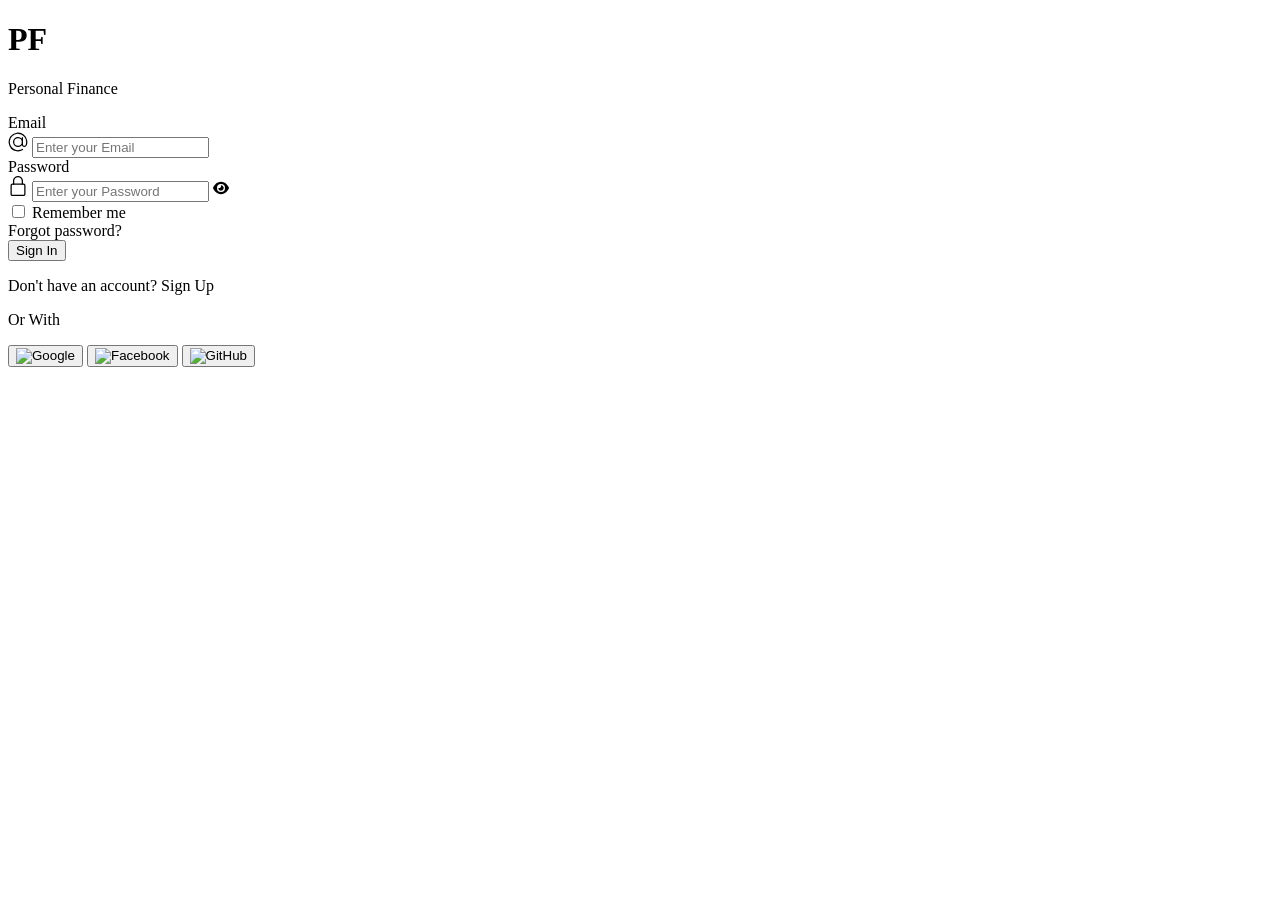
==== index.html @ d770d2d7 "Update index.html with new social icons" ====
<!doctype html>
<html lang="en">

<head>
    <meta charset="utf-8">
    <meta name="viewport" content="width=device-width, initial-scale=1">
    <title>Personal Finance Tracker</title>
    <link rel="stylesheet" href="style.css">

    <link rel="preconnect" href="https://fonts.googleapis.com">
    <link rel="preconnect" href="https://fonts.gstatic.com" crossorigin>
    <link
        href="https://fonts.googleapis.com/css2?family=Montserrat:wght@800;900&family=Roboto+Mono:wght@400;500;600&display=swap"
        rel="stylesheet">
</head>

<body>

    <div class="main_container">

        <div class="PF_container">
            <h1 class="PF_logo">PF</h1>
            <p class="brand_full_name">Personal Finance</p>
        </div>

        <form class="login_form">
            <div class="flex-column">
                <label>Email</label>
            </div>
            <div class="inputForm">
                <svg height="20" viewBox="0 0 32 32" width="20" xmlns="http://www.w3.org/2000/svg">
                    <g id="Layer_3" data-name="Layer 3">
                        <path
                            d="m30.853 13.87a15 15 0 0 0 -29.729 4.082 15.1 15.1 0 0 0 12.876 12.918 15.6 15.6 0 0 0 2.016.13 14.85 14.85 0 0 0 7.715-2.145 1 1 0 1 0 -1.031-1.711 13.007 13.007 0 1 1 5.458-6.529 2.149 2.149 0 0 1 -4.158-.759v-10.856a1 1 0 0 0 -2 0v1.726a8 8 0 1 0 .2 10.325 4.135 4.135 0 0 0 7.83.274 15.2 15.2 0 0 0 .823-7.455zm-14.853 8.13a6 6 0 1 1 6-6 6.006 6.006 0 0 1 -6 6z">
                        </path>
                    </g>
                </svg>
                <input type="text" class="input" placeholder="Enter your Email">
            </div>

            <div class="flex-column">
                <label>Password</label>
            </div>
            <div class="inputForm">
                <svg height="20" viewBox="-64 0 512 512" width="20" xmlns="http://www.w3.org/2000/svg">
                    <path
                        d="m336 512h-288c-26.453125 0-48-21.523438-48-48v-224c0-26.476562 21.546875-48 48-48h288c26.453125 0 48 21.523438 48 48v224c0 26.476562-21.546875 48-48 48zm-288-288c-8.8125 0-16 7.167969-16 16v224c0 8.832031 7.1875 16 16 16h288c8.8125 0 16-7.167969 16-16v-224c0-8.832031-7.1875-16-16-16zm0 0">
                    </path>
                    <path
                        d="m304 224c-8.832031 0-16-7.167969-16-16v-80c0-52.929688-43.070312-96-96-96s-96 43.070312-96 96v80c0 8.832031-7.167969 16-16 16s-16-7.167969-16-16v-80c0-70.59375 57.40625-128 128-128s128 57.40625 128 128v80c0 8.832031-7.167969 16-16 16zm0 0">
                    </path>
                </svg>
                <input type="password" class="input" placeholder="Enter your Password">
                <svg viewBox="0 0 576 512" height="1em" width="1em" xmlns="http://www.w3.org/2000/svg">
                    <path
                        d="M288 32c-80.8 0-145.5 36.8-192.6 80.6C48.6 156 17.3 208 2.5 243.7c-3.3 7.9-3.3 16.7 0 24.6C17.3 304 48.6 356 95.4 399.4C142.5 443.2 207.2 480 288 480s145.5-36.8 192.6-80.6c46.8-43.5 78.1-95.4 93-131.1c3.3-7.9 3.3-16.7 0-24.6c-14.9-35.7-46.2-87.7-93-131.1C433.5 68.8 368.8 32 288 32zM144 256a144 144 0 1 1 288 0 144 144 0 1 1 -288 0zm144-64c0 35.3-28.7 64-64 64c-7.1 0-13.9-1.2-20.3-3.3c-5.5-1.8-11.9 1.6-11.7 7.4c.3 6.9 1.3 13.8 3.2 20.7c13.7 51.2 66.4 81.6 117.6 67.9s81.6-66.4 67.9-117.6c-11.1-41.5-47.8-69.4-88.6-71.1c-5.8-.2-9.2 6.1-7.4 11.7c2.1 6.4 3.3 13.2 3.3 20.3z">
                    </path>
                </svg>
            </div>

            <div class="flex-row">
                <div>
                    <input type="checkbox">
                    <label>Remember me</label>
                </div>
                <span class="span">Forgot password?</span>
            </div>

            <button class="button-submit">Sign In</button>

            <p class="p">Don't have an account? <span class="span">Sign Up</span></p>

            <p class="p line">Or With</p>

            <div class="social-icons-row">
                <button type="button" class="btn-icon" title="Google">
                    <img src="https://www.svgrepo.com/show/475656/google-color.svg" alt="Google">
                </button>
                
                <button type="button" class="btn-icon" title="Facebook">
                    <img src="https://www.svgrepo.com/show/475647/facebook-color.svg" alt="Facebook">
                </button>

                <button type="button" class="btn-icon" title="GitHub">
                    <img src="https://www.svgrepo.com/show/512317/github-142.svg" alt="GitHub">
                </button>
            </div>
        </form>

    </div>

</body>

</html>
---- style.css ----
/* CSS Styles */
/* CSS Styles */
/* CSS Styles */
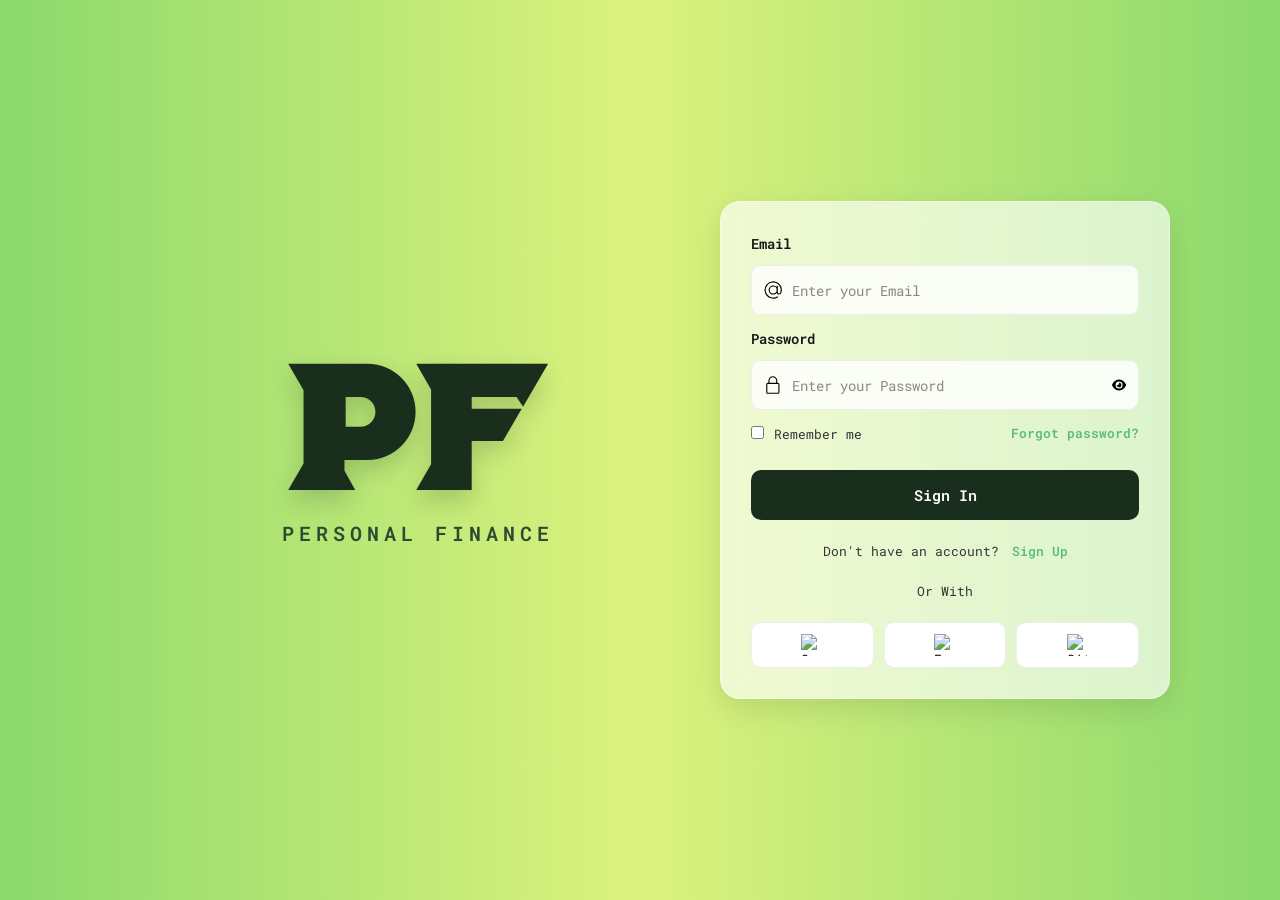
==== commit 8fda399b: "login area  without back-end" ====
--- a/index.html
+++ b/index.html
@@ -15,7 +15,7 @@
 </head>
 
 <body>
-
+    <script src="script.js"></script>
     <div class="main_container">
 
         <div class="PF_container">
@@ -76,7 +76,7 @@
                 <button type="button" class="btn-icon" title="Google">
                     <img src="https://www.svgrepo.com/show/475656/google-color.svg" alt="Google">
                 </button>
-                
+
                 <button type="button" class="btn-icon" title="Facebook">
                     <img src="https://www.svgrepo.com/show/475647/facebook-color.svg" alt="Facebook">
                 </button>
--- a/style.css
+++ b/style.css
@@ -1,3 +1,289 @@
-/* CSS Styles */
-/* CSS Styles */
-/* CSS Styles */
+* {
+    box-sizing: border-box;
+    margin: 0;
+    padding: 0;
+}
+
+body,
+input,
+button,
+label,
+span,
+p,
+a {
+    font-family: 'Roboto Mono', monospace;
+}
+
+body {
+    min-height: 100vh;
+    margin: 0;
+    display: flex;
+    justify-content: center;
+    align-items: center;
+    background: #8BD96C;
+    background: linear-gradient(90deg, rgba(139, 217, 108, 1) 0%, rgba(221, 242, 126, 1) 50%, rgba(139, 217, 108, 1) 100%);
+    overflow: hidden;
+}
+
+.main_container {
+    display: flex;
+    justify-content: space-between;
+    align-items: center;
+    width: 100%;
+    max-width: 1100px;
+    padding: 20px;
+}
+
+.PF_container {
+    flex: 1;
+    display: flex;
+    flex-direction: column;
+    align-items: center;
+    justify-content: center;
+    text-align: center;
+    animation: shiftLeft 2s ease-in-out 0.4s forwards;
+}
+
+.PF_logo {
+    font-family: 'Isometra', sans-serif;
+    font-size: 150px;
+    font-weight: 900;
+    line-height: 1;
+    color: #1a2e1d;
+    margin: 0;
+    text-shadow: 0 10px 25px rgba(26, 46, 29, 0.2);
+}
+
+.brand_full_name {
+    font-size: 20px;
+    font-weight: 600;
+    color: #2d4a32;
+    letter-spacing: 5px;
+    text-transform: uppercase;
+    margin-top: 15px;
+    margin-right: -5px;
+    opacity: 0;
+    animation: fadeInText 2.7s ease-in-out 1s forwards;
+}
+
+/* ========================================================= */
+/* LOGIN CARD                                                */
+/* ========================================================= */
+
+.login_form {
+    max-width: 450px;
+    width: 100%;
+    padding: 30px;
+    display: flex;
+    flex-direction: column;
+    gap: 12px;
+    font-family: 'Roboto Mono', monospace;
+
+    /* Полупрозрачный стеклянный фон */
+    background: rgba(255, 255, 255, 0.65);
+    backdrop-filter: blur(12px);
+    -webkit-backdrop-filter: blur(12px);
+
+    border: 1px solid rgba(255, 255, 255, 0.4);
+    border-radius: 20px;
+    box-shadow: 0 10px 30px rgba(0, 0, 0, 0.1);
+
+    opacity: 0;
+    transform: translateX(50px);
+    animation: slideInForm 2s ease-in-out 1s forwards;
+}
+
+.login_form * {
+    font-family: 'Roboto Mono', monospace;
+}
+
+::placeholder {
+    font-family: 'Roboto Mono', monospace;
+    color: #888;
+}
+
+.flex-column>label {
+    color: #151717;
+    font-weight: 600;
+    font-size: 14px;
+}
+
+.inputForm {
+    border: 1.5px solid #ecedec;
+    border-radius: 10px;
+    height: 50px;
+    display: flex;
+    align-items: center;
+    padding-left: 12px;
+    padding-right: 12px;
+    background-color: rgba(255, 255, 255, 0.8);
+    transition: 0.2s ease-in-out;
+}
+
+.input {
+    margin-left: 10px;
+    border-radius: 10px;
+    border: none;
+    width: 100%;
+    height: 100%;
+    background: transparent;
+    font-size: 14px;
+    color: #333;
+}
+
+.input:focus {
+    outline: none;
+}
+
+.inputForm:focus-within {
+    border: 1.5px solid #58bc82;
+}
+
+.flex-row {
+    display: flex;
+    flex-direction: row;
+    align-items: center;
+    gap: 10px;
+    justify-content: space-between;
+}
+
+.flex-row>div>label {
+    font-size: 13px;
+    color: #333;
+    font-weight: 400;
+}
+
+/* Зеленый цвет для Forgot password и Sign Up */
+.span {
+    font-size: 13px;
+    margin-left: 5px;
+    color: #58bc82;
+    /* Зеленый цвет */
+    font-weight: 600;
+    cursor: pointer;
+    transition: color 0.2s ease;
+}
+
+.span:hover {
+    color: #45a56b;
+}
+
+.button-submit {
+    margin: 15px 0 5px 0;
+    background-color: #1a2e1d;
+    border: none;
+    color: white;
+    font-size: 15px;
+    font-weight: 600;
+    border-radius: 10px;
+    height: 50px;
+    width: 100%;
+    cursor: pointer;
+    transition: background-color 0.2s ease-in-out;
+}
+
+.button-submit:hover {
+    background-color: #2d4a32;
+}
+
+.p {
+    text-align: center;
+    color: #333;
+    font-size: 13px;
+    margin: 5px 0;
+}
+
+/* Ряд с иконками в один линию */
+.social-icons-row {
+    display: flex;
+    justify-content: space-between;
+    gap: 10px;
+    width: 100%;
+    margin-top: 5px;
+}
+
+/* Квадратные кнопки под иконки */
+.btn-icon {
+    flex: 1;
+    height: 46px;
+    border-radius: 10px;
+    display: flex;
+    justify-content: center;
+    align-items: center;
+    border: 1px solid #ededef;
+    background-color: #ffffff;
+    cursor: pointer;
+    transition: all 0.2s ease-in-out;
+}
+
+/* Настройки размера самих SVG логотипов */
+.btn-icon img {
+    width: 22px;
+    height: 22px;
+    object-fit: contain;
+}
+
+/* Эффект при наведении */
+.btn-icon:hover {
+    border-color: #58bc82;
+    background-color: #f9fbf9;
+    transform: translateY(-2px);
+    box-shadow: 0 4px 10px rgba(0, 0, 0, 0.05);
+}
+
+/* ========================================================= */
+/* АНИМАЦИИ И МЕДИА-ЗАПРОСЫ                                 */
+/* ========================================================= */
+
+@keyframes shiftLeft {
+    0% {
+        transform: translateX(50%);
+    }
+
+    100% {
+        transform: translateX(0);
+    }
+}
+
+@keyframes fadeInText {
+    0% {
+        opacity: 0;
+        transform: translateY(10px);
+    }
+
+    100% {
+        opacity: 1;
+        transform: translateY(0);
+    }
+}
+
+@keyframes slideInForm {
+    0% {
+        opacity: 0;
+        transform: translateX(50px);
+    }
+
+    100% {
+        opacity: 1;
+        transform: translateX(0);
+    }
+}
+
+@media (max-width: 768px) {
+    .main_container {
+        flex-direction: column;
+        gap: 30px;
+    }
+
+    .login_form {
+        padding: 30px;
+        width: 100%;
+    }
+}
+
+@font-face {
+    font-family: 'Isometra';
+    src: url('Isometra-Regular.ttf') format('truetype');
+    font-weight: normal;
+    font-style: normal;
+}
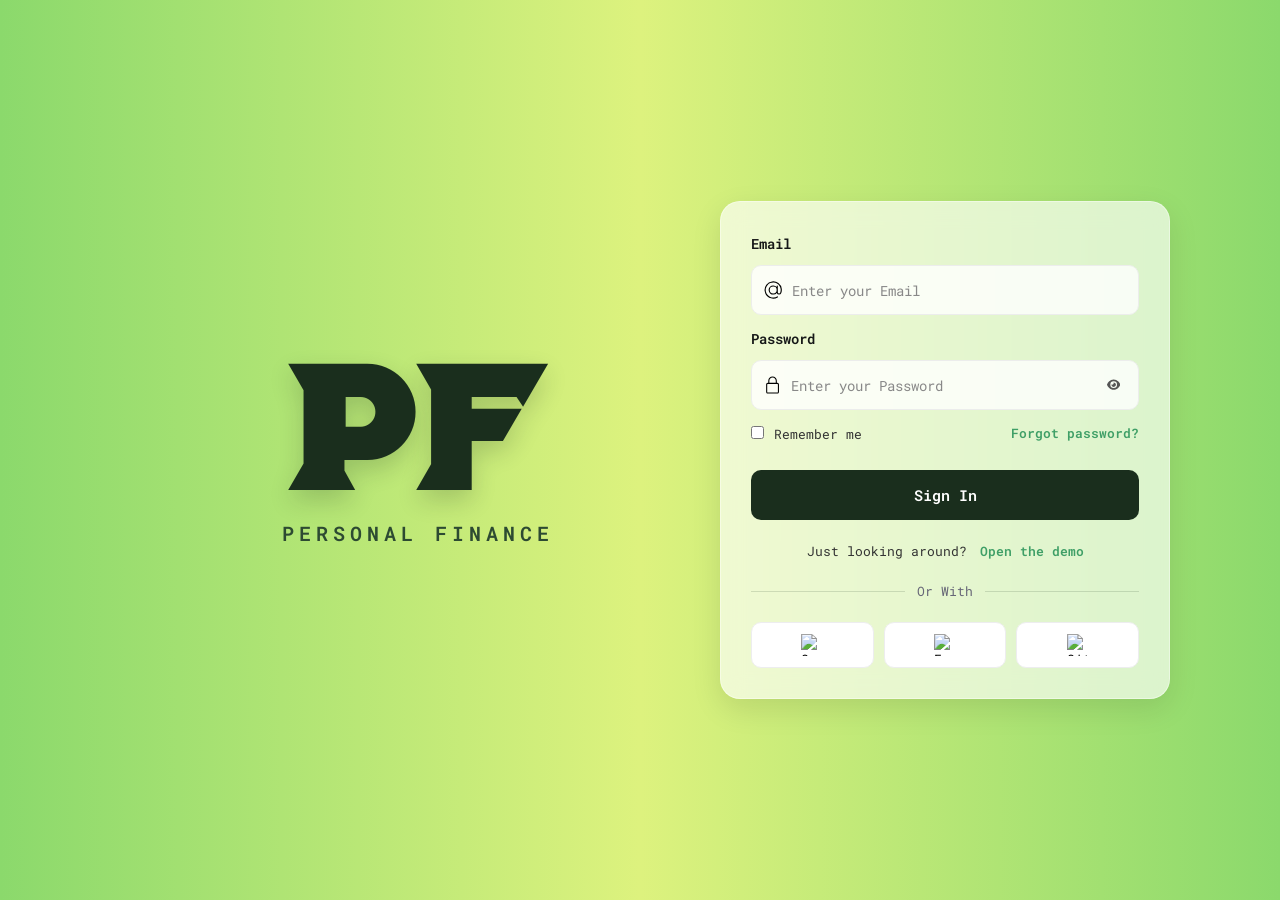
==== commit 41025422: "finished version" ====
--- a/index.html
+++ b/index.html
@@ -4,18 +4,18 @@
 <head>
     <meta charset="utf-8">
     <meta name="viewport" content="width=device-width, initial-scale=1">
-    <title>Personal Finance Tracker</title>
-    <link rel="stylesheet" href="style.css">
-
+    <title>Sign in · Personal Finance</title>
+    <meta name="description" content="Personal Finance — sign in to track your income, spending and savings goals.">
     <link rel="preconnect" href="https://fonts.googleapis.com">
     <link rel="preconnect" href="https://fonts.gstatic.com" crossorigin>
     <link
         href="https://fonts.googleapis.com/css2?family=Montserrat:wght@800;900&family=Roboto+Mono:wght@400;500;600&display=swap"
         rel="stylesheet">
+    <link rel="stylesheet" href="style.css">
+    <script src="script.js" defer></script>
 </head>
 
 <body>
-    <script src="script.js"></script>
     <div class="main_container">
 
         <div class="PF_container">
@@ -23,26 +23,25 @@
             <p class="brand_full_name">Personal Finance</p>
         </div>
 
-        <form class="login_form">
+        <form class="login_form" id="login-form" novalidate>
             <div class="flex-column">
-                <label>Email</label>
+                <label for="email">Email</label>
             </div>
             <div class="inputForm">
-                <svg height="20" viewBox="0 0 32 32" width="20" xmlns="http://www.w3.org/2000/svg">
-                    <g id="Layer_3" data-name="Layer 3">
-                        <path
-                            d="m30.853 13.87a15 15 0 0 0 -29.729 4.082 15.1 15.1 0 0 0 12.876 12.918 15.6 15.6 0 0 0 2.016.13 14.85 14.85 0 0 0 7.715-2.145 1 1 0 1 0 -1.031-1.711 13.007 13.007 0 1 1 5.458-6.529 2.149 2.149 0 0 1 -4.158-.759v-10.856a1 1 0 0 0 -2 0v1.726a8 8 0 1 0 .2 10.325 4.135 4.135 0 0 0 7.83.274 15.2 15.2 0 0 0 .823-7.455zm-14.853 8.13a6 6 0 1 1 6-6 6.006 6.006 0 0 1 -6 6z">
-                        </path>
-                    </g>
+                <svg height="20" viewBox="0 0 32 32" width="20" xmlns="http://www.w3.org/2000/svg" aria-hidden="true">
+                    <path
+                        d="m30.853 13.87a15 15 0 0 0 -29.729 4.082 15.1 15.1 0 0 0 12.876 12.918 15.6 15.6 0 0 0 2.016.13 14.85 14.85 0 0 0 7.715-2.145 1 1 0 1 0 -1.031-1.711 13.007 13.007 0 1 1 5.458-6.529 2.149 2.149 0 0 1 -4.158-.759v-10.856a1 1 0 0 0 -2 0v1.726a8 8 0 1 0 .2 10.325 4.135 4.135 0 0 0 7.83.274 15.2 15.2 0 0 0 .823-7.455zm-14.853 8.13a6 6 0 1 1 6-6 6.006 6.006 0 0 1 -6 6z">
+                    </path>
                 </svg>
-                <input type="text" class="input" placeholder="Enter your Email">
+                <input type="email" id="email" name="email" class="input" placeholder="Enter your Email"
+                    autocomplete="email" required>
             </div>
 
             <div class="flex-column">
-                <label>Password</label>
+                <label for="password">Password</label>
             </div>
             <div class="inputForm">
-                <svg height="20" viewBox="-64 0 512 512" width="20" xmlns="http://www.w3.org/2000/svg">
+                <svg height="20" viewBox="-64 0 512 512" width="20" xmlns="http://www.w3.org/2000/svg" aria-hidden="true">
                     <path
                         d="m336 512h-288c-26.453125 0-48-21.523438-48-48v-224c0-26.476562 21.546875-48 48-48h288c26.453125 0 48 21.523438 48 48v224c0 26.476562-21.546875 48-48 48zm-288-288c-8.8125 0-16 7.167969-16 16v224c0 8.832031 7.1875 16 16 16h288c8.8125 0 16-7.167969 16-16v-224c0-8.832031-7.1875-16-16-16zm0 0">
                     </path>
@@ -50,45 +49,50 @@
                         d="m304 224c-8.832031 0-16-7.167969-16-16v-80c0-52.929688-43.070312-96-96-96s-96 43.070312-96 96v80c0 8.832031-7.167969 16-16 16s-16-7.167969-16-16v-80c0-70.59375 57.40625-128 128-128s128 57.40625 128 128v80c0 8.832031-7.167969 16-16 16zm0 0">
                     </path>
                 </svg>
-                <input type="password" class="input" placeholder="Enter your Password">
-                <svg viewBox="0 0 576 512" height="1em" width="1em" xmlns="http://www.w3.org/2000/svg">
-                    <path
-                        d="M288 32c-80.8 0-145.5 36.8-192.6 80.6C48.6 156 17.3 208 2.5 243.7c-3.3 7.9-3.3 16.7 0 24.6C17.3 304 48.6 356 95.4 399.4C142.5 443.2 207.2 480 288 480s145.5-36.8 192.6-80.6c46.8-43.5 78.1-95.4 93-131.1c3.3-7.9 3.3-16.7 0-24.6c-14.9-35.7-46.2-87.7-93-131.1C433.5 68.8 368.8 32 288 32zM144 256a144 144 0 1 1 288 0 144 144 0 1 1 -288 0zm144-64c0 35.3-28.7 64-64 64c-7.1 0-13.9-1.2-20.3-3.3c-5.5-1.8-11.9 1.6-11.7 7.4c.3 6.9 1.3 13.8 3.2 20.7c13.7 51.2 66.4 81.6 117.6 67.9s81.6-66.4 67.9-117.6c-11.1-41.5-47.8-69.4-88.6-71.1c-5.8-.2-9.2 6.1-7.4 11.7c2.1 6.4 3.3 13.2 3.3 20.3z">
-                    </path>
-                </svg>
+                <input type="password" id="password" name="password" class="input" placeholder="Enter your Password"
+                    autocomplete="current-password" minlength="6" required>
+                <button type="button" class="toggle_password" id="toggle-password" aria-label="Show password"
+                    aria-pressed="false">
+                    <svg viewBox="0 0 576 512" height="1em" width="1em" xmlns="http://www.w3.org/2000/svg"
+                        aria-hidden="true">
+                        <path
+                            d="M288 32c-80.8 0-145.5 36.8-192.6 80.6C48.6 156 17.3 208 2.5 243.7c-3.3 7.9-3.3 16.7 0 24.6C17.3 304 48.6 356 95.4 399.4C142.5 443.2 207.2 480 288 480s145.5-36.8 192.6-80.6c46.8-43.5 78.1-95.4 93-131.1c3.3-7.9 3.3-16.7 0-24.6c-14.9-35.7-46.2-87.7-93-131.1C433.5 68.8 368.8 32 288 32zM144 256a144 144 0 1 1 288 0 144 144 0 1 1 -288 0zm144-64c0 35.3-28.7 64-64 64c-7.1 0-13.9-1.2-20.3-3.3c-5.5-1.8-11.9 1.6-11.7 7.4c.3 6.9 1.3 13.8 3.2 20.7c13.7 51.2 66.4 81.6 117.6 67.9s81.6-66.4 67.9-117.6c-11.1-41.5-47.8-69.4-88.6-71.1c-5.8-.2-9.2 6.1-7.4 11.7c2.1 6.4 3.3 13.2 3.3 20.3z">
+                        </path>
+                    </svg>
+                </button>
             </div>
 
             <div class="flex-row">
                 <div>
-                    <input type="checkbox">
-                    <label>Remember me</label>
+                    <input type="checkbox" id="remember" name="remember">
+                    <label for="remember">Remember me</label>
                 </div>
-                <span class="span">Forgot password?</span>
+                <button type="button" class="span link_reset" id="forgot-btn">Forgot password?</button>
             </div>
 
-            <button class="button-submit">Sign In</button>
+            <p class="form_error" id="form-error" role="alert" hidden></p>
 
-            <p class="p">Don't have an account? <span class="span">Sign Up</span></p>
+            <button type="submit" class="button-submit">Sign In</button>
+
+            <p class="p">Just looking around? <button type="button" class="span link_reset" data-demo-login>Open the
+                    demo</button></p>
 
             <p class="p line">Or With</p>
 
             <div class="social-icons-row">
-                <button type="button" class="btn-icon" title="Google">
+                <button type="button" class="btn-icon" title="Google (demo)" data-demo-login>
                     <img src="https://www.svgrepo.com/show/475656/google-color.svg" alt="Google">
                 </button>
-
-                <button type="button" class="btn-icon" title="Facebook">
+                <button type="button" class="btn-icon" title="Facebook (demo)" data-demo-login>
                     <img src="https://www.svgrepo.com/show/475647/facebook-color.svg" alt="Facebook">
                 </button>
-
-                <button type="button" class="btn-icon" title="GitHub">
+                <button type="button" class="btn-icon" title="GitHub (demo)" data-demo-login>
                     <img src="https://www.svgrepo.com/show/512317/github-142.svg" alt="GitHub">
                 </button>
             </div>
         </form>
 
     </div>
-
 </body>
 
-</html>+</html>
--- a/style.css
+++ b/style.css
@@ -1,3 +1,11 @@
+@font-face {
+    font-family: 'Isometra';
+    src: url('Isometra-Regular.ttf') format('truetype');
+    font-weight: normal;
+    font-style: normal;
+    font-display: swap;
+}
+
 * {
     box-sizing: border-box;
     margin: 0;
@@ -16,13 +24,12 @@
 
 body {
     min-height: 100vh;
-    margin: 0;
     display: flex;
     justify-content: center;
     align-items: center;
-    background: #8BD96C;
+    background: #8bd96c;
     background: linear-gradient(90deg, rgba(139, 217, 108, 1) 0%, rgba(221, 242, 126, 1) 50%, rgba(139, 217, 108, 1) 100%);
-    overflow: hidden;
+    overflow-x: hidden;
 }
 
 .main_container {
@@ -50,51 +57,44 @@
     font-weight: 900;
     line-height: 1;
     color: #1a2e1d;
-    margin: 0;
     text-shadow: 0 10px 25px rgba(26, 46, 29, 0.2);
 }
 
 .brand_full_name {
+    margin-top: 15px;
+    margin-right: -5px;
     font-size: 20px;
     font-weight: 600;
-    color: #2d4a32;
     letter-spacing: 5px;
     text-transform: uppercase;
-    margin-top: 15px;
-    margin-right: -5px;
+    color: #2d4a32;
     opacity: 0;
     animation: fadeInText 2.7s ease-in-out 1s forwards;
 }
 
-/* ========================================================= */
-/* LOGIN CARD                                                */
-/* ========================================================= */
-
 .login_form {
+    width: 100%;
     max-width: 450px;
-    width: 100%;
-    padding: 30px;
     display: flex;
     flex-direction: column;
     gap: 12px;
-    font-family: 'Roboto Mono', monospace;
-
-    /* Полупрозрачный стеклянный фон */
+    padding: 30px;
     background: rgba(255, 255, 255, 0.65);
     backdrop-filter: blur(12px);
     -webkit-backdrop-filter: blur(12px);
-
     border: 1px solid rgba(255, 255, 255, 0.4);
     border-radius: 20px;
     box-shadow: 0 10px 30px rgba(0, 0, 0, 0.1);
-
     opacity: 0;
     transform: translateX(50px);
     animation: slideInForm 2s ease-in-out 1s forwards;
-}
-
-.login_form * {
-    font-family: 'Roboto Mono', monospace;
+    transition: opacity 0.35s ease, transform 0.35s ease;
+}
+
+.login_form.is-leaving {
+    animation: none;
+    opacity: 0;
+    transform: translateY(-12px) scale(0.98);
 }
 
 ::placeholder {
@@ -103,29 +103,37 @@
 }
 
 .flex-column>label {
+    font-size: 14px;
+    font-weight: 600;
     color: #151717;
-    font-weight: 600;
-    font-size: 14px;
 }
 
 .inputForm {
+    height: 50px;
+    display: flex;
+    align-items: center;
+    padding: 0 12px;
     border: 1.5px solid #ecedec;
     border-radius: 10px;
-    height: 50px;
-    display: flex;
-    align-items: center;
-    padding-left: 12px;
-    padding-right: 12px;
     background-color: rgba(255, 255, 255, 0.8);
-    transition: 0.2s ease-in-out;
+    transition: border-color 0.2s ease-in-out, box-shadow 0.2s ease-in-out;
+}
+
+.inputForm:focus-within {
+    border-color: #58bc82;
+}
+
+.inputForm.invalid {
+    border-color: #d64545;
+    box-shadow: 0 0 0 3px rgba(214, 69, 69, 0.12);
 }
 
 .input {
+    width: 100%;
+    height: 100%;
     margin-left: 10px;
-    border-radius: 10px;
     border: none;
-    width: 100%;
-    height: 100%;
+    border-radius: 10px;
     background: transparent;
     font-size: 14px;
     color: #333;
@@ -135,95 +143,146 @@
     outline: none;
 }
 
-.inputForm:focus-within {
-    border: 1.5px solid #58bc82;
+.toggle_password {
+    display: grid;
+    place-items: center;
+    padding: 6px;
+    border: none;
+    border-radius: 8px;
+    background: transparent;
+    color: #555;
+    cursor: pointer;
+}
+
+.toggle_password:hover {
+    background: rgba(26, 46, 29, 0.06);
+}
+
+.toggle_password[aria-pressed="true"] {
+    color: #58bc82;
+}
+
+.toggle_password svg {
+    fill: currentColor;
 }
 
 .flex-row {
     display: flex;
-    flex-direction: row;
-    align-items: center;
+    align-items: center;
+    justify-content: space-between;
     gap: 10px;
-    justify-content: space-between;
 }
 
 .flex-row>div>label {
     font-size: 13px;
+    font-weight: 400;
     color: #333;
-    font-weight: 400;
-}
-
-/* Зеленый цвет для Forgot password и Sign Up */
+}
+
 .span {
+    margin-left: 5px;
     font-size: 13px;
-    margin-left: 5px;
-    color: #58bc82;
-    /* Зеленый цвет */
-    font-weight: 600;
+    font-weight: 600;
+    color: #3f9f67;
     cursor: pointer;
     transition: color 0.2s ease;
 }
 
 .span:hover {
-    color: #45a56b;
+    color: #2f7f50;
+}
+
+.link_reset {
+    padding: 0;
+    border: none;
+    background: none;
+}
+
+.form_error {
+    padding: 10px 12px;
+    border-radius: 10px;
+    background: rgba(214, 69, 69, 0.1);
+    color: #b33a3a;
+    font-size: 12px;
+    font-weight: 600;
+    line-height: 1.5;
+}
+
+.form_error[hidden] {
+    display: none;
 }
 
 .button-submit {
-    margin: 15px 0 5px 0;
+    width: 100%;
+    height: 50px;
+    margin: 15px 0 5px;
+    border: none;
+    border-radius: 10px;
     background-color: #1a2e1d;
-    border: none;
-    color: white;
+    color: #ffffff;
     font-size: 15px;
     font-weight: 600;
-    border-radius: 10px;
-    height: 50px;
-    width: 100%;
     cursor: pointer;
-    transition: background-color 0.2s ease-in-out;
+    transition: background-color 0.2s ease-in-out, transform 0.1s;
 }
 
 .button-submit:hover {
     background-color: #2d4a32;
 }
 
+.button-submit:active {
+    transform: translateY(1px);
+}
+
 .p {
+    margin: 5px 0;
     text-align: center;
+    font-size: 13px;
     color: #333;
-    font-size: 13px;
-    margin: 5px 0;
-}
-
-/* Ряд с иконками в один линию */
+}
+
+.line {
+    display: flex;
+    align-items: center;
+    gap: 12px;
+    color: #667;
+}
+
+.line::before,
+.line::after {
+    content: '';
+    flex: 1;
+    height: 1px;
+    background: rgba(26, 46, 29, 0.15);
+}
+
 .social-icons-row {
+    width: 100%;
     display: flex;
     justify-content: space-between;
     gap: 10px;
-    width: 100%;
     margin-top: 5px;
 }
 
-/* Квадратные кнопки под иконки */
 .btn-icon {
     flex: 1;
     height: 46px;
-    border-radius: 10px;
     display: flex;
     justify-content: center;
     align-items: center;
     border: 1px solid #ededef;
+    border-radius: 10px;
     background-color: #ffffff;
     cursor: pointer;
     transition: all 0.2s ease-in-out;
 }
 
-/* Настройки размера самих SVG логотипов */
 .btn-icon img {
     width: 22px;
     height: 22px;
     object-fit: contain;
 }
 
-/* Эффект при наведении */
 .btn-icon:hover {
     border-color: #58bc82;
     background-color: #f9fbf9;
@@ -231,9 +290,10 @@
     box-shadow: 0 4px 10px rgba(0, 0, 0, 0.05);
 }
 
-/* ========================================================= */
-/* АНИМАЦИИ И МЕДИА-ЗАПРОСЫ                                 */
-/* ========================================================= */
+:focus-visible {
+    outline: 2px solid #1a6e5c;
+    outline-offset: 2px;
+}
 
 @keyframes shiftLeft {
     0% {
@@ -275,15 +335,26 @@
         gap: 30px;
     }
 
+    .PF_container {
+        animation: none;
+    }
+
+    .PF_logo {
+        font-size: 96px;
+    }
+
     .login_form {
-        padding: 30px;
-        width: 100%;
-    }
-}
-
-@font-face {
-    font-family: 'Isometra';
-    src: url('Isometra-Regular.ttf') format('truetype');
-    font-weight: normal;
-    font-style: normal;
-}+        padding: 24px;
+    }
+}
+
+@media (prefers-reduced-motion: reduce) {
+
+    .PF_container,
+    .brand_full_name,
+    .login_form {
+        animation: none;
+        opacity: 1;
+        transform: none;
+    }
+}
